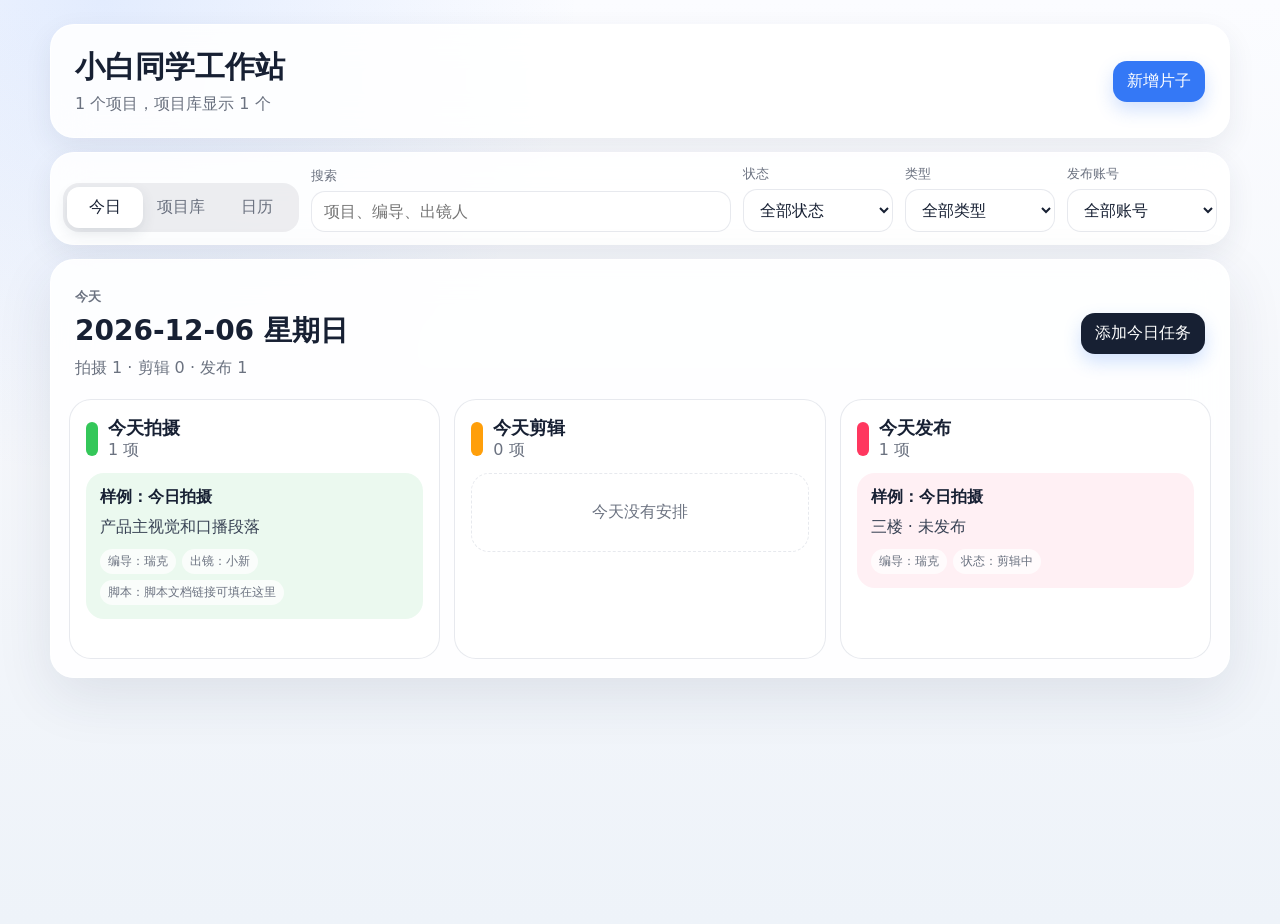
==== xiaobai-workstation-github/index.html @ c9092926 "v1" ====
<!doctype html>
<html lang="zh-CN">
  <head>
    <meta charset="utf-8" />
    <meta name="viewport" content="width=device-width, initial-scale=1" />
    <title>小白同学工作站</title>
    <link rel="stylesheet" href="./styles.css" />
  </head>
  <body>
    <main class="app-shell">
      <header class="topbar">
        <div>
          <h1>小白同学工作站</h1>
          <p id="summaryText">0 个项目</p>
        </div>
        <button class="primary-button" id="addProjectButton" type="button">新增片子</button>
      </header>

      <section class="toolbar" aria-label="筛选工具">
        <div class="view-tabs" role="tablist" aria-label="视图切换">
          <button class="tab active" data-view="today" type="button">今日</button>
          <button class="tab" data-view="table" type="button">项目库</button>
          <button class="tab" data-view="calendar" type="button">日历</button>
        </div>
        <label>
          <span>搜索</span>
          <input id="searchInput" type="search" placeholder="项目、编导、出镜人" />
        </label>
        <label>
          <span>状态</span>
          <select id="statusFilter"></select>
        </label>
        <label>
          <span>类型</span>
          <select id="typeFilter"></select>
        </label>
        <label>
          <span>发布账号</span>
          <select id="accountFilter"></select>
        </label>
      </section>

      <section id="todayView" class="view-panel today-panel">
        <div class="today-hero">
          <div>
            <p class="eyebrow">今天</p>
            <h2 id="todayTitle">今日安排</h2>
            <p id="todaySummary">拍摄 0 · 剪辑 0 · 发布 0</p>
          </div>
          <button class="secondary-button" id="addTodayButton" type="button">添加今日任务</button>
        </div>
        <div class="today-grid">
          <section class="agenda-column agenda-shoot">
            <header>
              <span class="agenda-icon"></span>
              <div>
                <h3>今天拍摄</h3>
                <p id="shootingCount">0 项</p>
              </div>
            </header>
            <div id="shootingAgenda" class="agenda-list"></div>
          </section>
          <section class="agenda-column agenda-edit">
            <header>
              <span class="agenda-icon"></span>
              <div>
                <h3>今天剪辑</h3>
                <p id="editingCount">0 项</p>
              </div>
            </header>
            <div id="editingAgenda" class="agenda-list"></div>
          </section>
          <section class="agenda-column agenda-release">
            <header>
              <span class="agenda-icon"></span>
              <div>
                <h3>今天发布</h3>
                <p id="releaseCount">0 项</p>
              </div>
            </header>
            <div id="releaseAgenda" class="agenda-list"></div>
          </section>
        </div>
      </section>

      <section id="tableView" class="view-panel hidden">
        <div class="table-head">
          <div>
            <p class="eyebrow">项目库</p>
            <h2>作品归档</h2>
          </div>
          <button class="secondary-button" id="addArchiveButton" type="button">新增归档项目</button>
        </div>
        <div class="table-wrap">
          <table>
            <thead>
              <tr>
                <th>项目</th>
                <th>类型</th>
                <th>发布账号</th>
                <th>编导 / 出镜</th>
                <th>状态</th>
                <th>点赞</th>
                <th>爆款</th>
                <th>操作</th>
              </tr>
            </thead>
            <tbody id="projectTableBody"></tbody>
          </table>
        </div>
        <p class="empty-state" id="emptyState" hidden>还没有匹配的片子。</p>
      </section>

      <section id="calendarView" class="view-panel hidden">
        <div class="calendar-head">
          <button id="prevMonthButton" type="button" aria-label="上个月">‹</button>
          <h2 id="calendarTitle">月份</h2>
          <button id="nextMonthButton" type="button" aria-label="下个月">›</button>
        </div>
        <div class="calendar-legend" aria-label="日历图例">
          <span><i class="dot shoot-dot"></i>拍摄</span>
          <span><i class="dot edit-dot"></i>剪辑</span>
          <span><i class="dot release-dot"></i>发布</span>
        </div>
        <div class="calendar-weekdays" aria-hidden="true">
          <span>周日</span><span>周一</span><span>周二</span><span>周三</span><span>周四</span><span>周五</span><span>周六</span>
        </div>
        <div class="calendar-grid" id="calendarGrid"></div>
      </section>
    </main>

    <dialog id="projectDialog">
      <form id="projectForm" method="dialog">
        <header class="dialog-head">
          <h2 id="dialogTitle">新增片子</h2>
          <button class="icon-button" id="closeDialogButton" type="button" aria-label="关闭">×</button>
        </header>
        <input id="projectId" type="hidden" />
        <div class="form-grid">
          <fieldset>
            <legend>基础信息</legend>
            <label>项目名<input id="titleInput" required /></label>
            <label>片子类型<select id="typeInput"></select></label>
            <label>编导<select id="directorInput"></select></label>
            <label>出镜人<select id="talentInput"></select></label>
            <label>项目状态<select id="statusInput"></select></label>
          </fieldset>
          <fieldset>
            <legend>拍摄与脚本</legend>
            <label>拍摄日期<input id="shootDateInput" type="date" /></label>
            <label>拍摄内容<textarea id="shootContentInput" rows="3"></textarea></label>
            <label>脚本文档<input id="scriptDocInput" placeholder="链接或说明" /></label>
            <label>脚本状态<select id="scriptStatusInput"></select></label>
          </fieldset>
          <fieldset>
            <legend>剪辑</legend>
            <label>剪辑开始<input id="editStartInput" type="date" /></label>
            <label>剪辑结束<input id="editEndInput" type="date" /></label>
            <label>剪辑内容<textarea id="editContentInput" rows="3"></textarea></label>
          </fieldset>
          <fieldset>
            <legend>确认与发布</legend>
            <label>编导确认<select id="directorConfirmInput"></select></label>
            <label>发布日期<input id="releaseDateInput" type="date" /></label>
            <label>发布账号<select id="releaseAccountInput"></select></label>
            <label>发布状态<select id="releaseStatusInput"></select></label>
            <label>抖音点赞<input id="douyinLikesInput" inputmode="numeric" placeholder="0" /></label>
            <label>视频号点赞<input id="videoLikesInput" inputmode="numeric" placeholder="0" /></label>
            <label>小红书点赞<input id="redbookLikesInput" inputmode="numeric" placeholder="0" /></label>
            <label>备注<textarea id="notesInput" rows="3"></textarea></label>
          </fieldset>
        </div>
        <p class="form-error" id="formError" role="alert"></p>
        <footer class="dialog-actions">
          <button class="danger-button" id="deleteProjectButton" type="button">删除</button>
          <span></span>
          <button id="cancelButton" type="button">取消</button>
          <button class="primary-button" type="submit">保存</button>
        </footer>
      </form>
    </dialog>

    <dialog id="quickAddDialog" class="quick-dialog">
      <form method="dialog">
        <header class="dialog-head">
          <div>
            <p class="eyebrow">快捷添加</p>
            <h2 id="quickAddTitle">选择任务类型</h2>
          </div>
          <button class="icon-button" id="closeQuickAddButton" type="button" aria-label="关闭">×</button>
        </header>
        <div class="quick-options">
          <button class="quick-option shoot-option" data-kind="shoot" type="button">
            <strong>拍摄</strong>
            <span>把这天填入拍摄日期</span>
          </button>
          <button class="quick-option edit-option" data-kind="edit" type="button">
            <strong>剪辑</strong>
            <span>把这天填入剪辑开始和结束</span>
          </button>
          <button class="quick-option release-option" data-kind="release" type="button">
            <strong>发布</strong>
            <span>把这天填入发布日期</span>
          </button>
        </div>
      </form>
    </dialog>

    <script type="module" src="./app.js"></script>
  </body>
</html>
---- xiaobai-workstation-github/styles.css ----
:root {
  color-scheme: light;
  --bg: #f5f7fb;
  --panel: rgba(255, 255, 255, 0.88);
  --panel-solid: #ffffff;
  --text: #172033;
  --muted: #6b7280;
  --line: rgba(123, 135, 158, 0.18);
  --shadow: 0 18px 55px rgba(38, 51, 77, 0.1);
  --soft-shadow: 0 10px 28px rgba(38, 51, 77, 0.08);
  --blue: #3478f6;
  --blue-soft: #eaf2ff;
  --green: #34c759;
  --green-soft: #ebf9ef;
  --orange: #ff9f0a;
  --orange-soft: #fff5e4;
  --pink: #ff375f;
  --pink-soft: #fff0f4;
  --danger: #c9342d;
}

* {
  box-sizing: border-box;
}

body {
  margin: 0;
  min-height: 100vh;
  background:
    radial-gradient(circle at 8% 0%, rgba(52, 120, 246, 0.12), transparent 32%),
    linear-gradient(180deg, #fbfcff 0%, var(--bg) 46%, #eef3f9 100%);
  color: var(--text);
  font-family: -apple-system, BlinkMacSystemFont, "SF Pro Display", "Microsoft YaHei", "PingFang SC", system-ui, sans-serif;
}

button,
input,
select,
textarea {
  font: inherit;
}

button {
  cursor: pointer;
}

.app-shell {
  width: min(1180px, calc(100% - 32px));
  margin: 24px auto 40px;
}

.topbar,
.toolbar,
.view-panel {
  background: var(--panel);
  border: 1px solid rgba(255, 255, 255, 0.78);
  border-radius: 24px;
  box-shadow: var(--soft-shadow);
  backdrop-filter: blur(18px);
}

.topbar {
  display: flex;
  align-items: center;
  justify-content: space-between;
  gap: 16px;
  padding: 22px 24px;
}

h1,
h2,
h3,
p {
  margin: 0;
}

h1 {
  font-size: 30px;
  letter-spacing: 0;
}

.topbar p,
.subtext,
.agenda-column header p,
.today-hero p,
.calendar-legend,
.eyebrow {
  color: var(--muted);
}

.topbar p {
  margin-top: 6px;
}

.toolbar {
  display: grid;
  grid-template-columns: auto minmax(220px, 1fr) 150px 150px 150px;
  gap: 12px;
  align-items: end;
  margin: 14px 0;
  padding: 12px;
}

label span {
  display: block;
  margin-bottom: 6px;
  color: var(--muted);
  font-size: 13px;
}

input,
select,
textarea {
  width: 100%;
  border: 1px solid var(--line);
  border-radius: 14px;
  padding: 10px 12px;
  background: rgba(255, 255, 255, 0.92);
  color: var(--text);
  outline: none;
}

input:focus,
select:focus,
textarea:focus {
  border-color: rgba(52, 120, 246, 0.46);
  box-shadow: 0 0 0 4px rgba(52, 120, 246, 0.12);
}

textarea {
  resize: vertical;
}

button {
  border: 1px solid var(--line);
  border-radius: 14px;
  padding: 10px 14px;
  background: rgba(255, 255, 255, 0.86);
  color: var(--text);
}

.primary-button,
.secondary-button {
  border: 0;
  box-shadow: 0 8px 18px rgba(52, 120, 246, 0.22);
}

.primary-button {
  background: var(--blue);
  color: #fff;
}

.secondary-button {
  background: #172033;
  color: #fff;
}

.danger-button {
  border-color: rgba(201, 52, 45, 0.18);
  background: #fff3f2;
  color: var(--danger);
}

.view-tabs {
  display: inline-grid;
  grid-template-columns: repeat(3, 1fr);
  min-width: 220px;
  padding: 4px;
  border-radius: 16px;
  background: rgba(118, 118, 128, 0.12);
}

.tab {
  border: 0;
  border-radius: 12px;
  background: transparent;
  color: var(--muted);
  box-shadow: none;
}

.tab.active {
  background: #fff;
  color: var(--text);
  box-shadow: 0 5px 14px rgba(38, 51, 77, 0.11);
}

.view-panel {
  padding: 18px;
}

.hidden {
  display: none;
}

.today-panel {
  box-shadow: var(--shadow);
}

.today-hero {
  display: flex;
  align-items: center;
  justify-content: space-between;
  gap: 16px;
  padding: 10px 6px 20px;
}

.eyebrow {
  margin-bottom: 6px;
  font-size: 13px;
  font-weight: 700;
}

.today-hero h2 {
  font-size: 28px;
}

.today-hero p:last-child {
  margin-top: 8px;
}

.today-grid {
  display: grid;
  grid-template-columns: repeat(3, minmax(0, 1fr));
  gap: 14px;
}

.agenda-column {
  min-height: 260px;
  border-radius: 22px;
  padding: 16px;
  background: var(--panel-solid);
  border: 1px solid var(--line);
}

.agenda-column header {
  display: flex;
  align-items: center;
  gap: 10px;
  margin-bottom: 12px;
}

.agenda-column h3 {
  font-size: 18px;
}

.agenda-icon {
  width: 12px;
  height: 34px;
  border-radius: 999px;
}

.agenda-shoot .agenda-icon {
  background: var(--green);
}

.agenda-edit .agenda-icon {
  background: var(--orange);
}

.agenda-release .agenda-icon {
  background: var(--pink);
}

.agenda-list {
  display: grid;
  gap: 10px;
}

.agenda-card {
  width: 100%;
  border: 0;
  border-radius: 18px;
  padding: 14px;
  text-align: left;
  box-shadow: none;
}

.agenda-card strong {
  display: block;
  margin-bottom: 7px;
  font-size: 16px;
}

.agenda-card p {
  color: #384254;
  line-height: 1.5;
}

.agenda-meta {
  display: flex;
  flex-wrap: wrap;
  gap: 6px;
  margin-top: 10px;
}

.agenda-meta span {
  border-radius: 999px;
  padding: 4px 8px;
  background: rgba(255, 255, 255, 0.75);
  color: var(--muted);
  font-size: 12px;
}

.shoot-card {
  background: var(--green-soft);
}

.edit-card {
  background: var(--orange-soft);
}

.release-card {
  background: var(--pink-soft);
}

.agenda-empty {
  border: 1px dashed var(--line);
  border-radius: 18px;
  padding: 28px 12px;
  color: var(--muted);
  text-align: center;
}

.table-wrap {
  overflow-x: auto;
}

.table-head {
  display: flex;
  align-items: center;
  justify-content: space-between;
  gap: 16px;
  margin-bottom: 16px;
}

.table-head h2 {
  margin-top: 2px;
  font-size: 20px;
}

table {
  width: 100%;
  min-width: 1120px;
  border-collapse: separate;
  border-spacing: 0;
}

th,
td {
  border-bottom: 1px solid var(--line);
  padding: 14px 12px;
  text-align: left;
  vertical-align: middle;
}

th {
  color: var(--muted);
  font-size: 13px;
  font-weight: 600;
}

.project-title {
  font-weight: 700;
  font-size: 16px;
}

.subtext {
  margin-top: 4px;
  font-size: 13px;
}

.status-pill {
  display: inline-flex;
  align-items: center;
  border-radius: 999px;
  padding: 5px 10px;
  background: var(--blue-soft);
  color: #2457b8;
  font-size: 13px;
}

.inline-select {
  min-width: 104px;
  max-width: 160px;
  padding: 7px 8px;
  border-radius: 10px;
  border-color: rgba(123, 135, 158, 0.14);
  font-size: 13px;
  background: rgba(255, 255, 255, 0.58);
}

.field-stack .inline-select + .inline-select {
  margin-top: 6px;
}

.field-chip,
.field-stack {
  display: inline-flex;
  min-width: 118px;
  border: 1px solid rgba(255, 255, 255, 0.72);
  border-radius: 18px;
  padding: 10px 12px;
  color: #172033;
  font-size: 14px;
  font-weight: 650;
  line-height: 1.25;
  box-shadow: 0 8px 18px rgba(38, 51, 77, 0.06);
}

.field-stack {
  display: inline-grid;
  gap: 6px;
  padding: 8px;
}

.type-chip {
  background: rgba(52, 120, 246, 0.1);
}

.shoot-chip {
  background: rgba(52, 199, 89, 0.12);
}

.edit-chip {
  background: rgba(255, 159, 10, 0.14);
}

.release-chip {
  background: rgba(255, 55, 95, 0.1);
}

.people-stack {
  background: rgba(90, 93, 255, 0.09);
}

.status-chip {
  background: rgba(23, 32, 51, 0.07);
}

.field-chip .inline-select,
.field-stack .inline-select {
  width: 100%;
  min-width: 112px;
}

.likes-grid {
  display: grid;
  min-width: 210px;
  gap: 6px;
}

.like-field {
  display: grid;
  grid-template-columns: 52px minmax(72px, 1fr);
  align-items: center;
  gap: 6px;
  border-radius: 14px;
  padding: 6px 8px;
  background: rgba(52, 120, 246, 0.08);
  color: rgba(23, 32, 51, 0.68);
  font-size: 12px;
  font-weight: 700;
}

.like-field input {
  width: 100%;
  border: 1px solid rgba(123, 135, 158, 0.14);
  border-radius: 10px;
  padding: 6px 8px;
  background: rgba(255, 255, 255, 0.72);
  color: var(--text);
  font: inherit;
}

.viral-cell {
  min-width: 82px;
}

.viral-badge {
  display: inline-flex;
  align-items: center;
  justify-content: center;
  border-radius: 999px;
  padding: 8px 12px;
  font-size: 13px;
  font-weight: 800;
  white-space: nowrap;
}

.viral-none {
  background: rgba(123, 135, 158, 0.12);
  color: rgba(23, 32, 51, 0.56);
}

.viral-small {
  background: rgba(52, 199, 89, 0.14);
  color: #18733a;
}

.viral-big {
  background: rgba(255, 55, 95, 0.14);
  color: #ad1f45;
}

.empty-state {
  padding: 32px;
  color: var(--muted);
  text-align: center;
}

.calendar-head {
  display: flex;
  align-items: center;
  justify-content: center;
  gap: 16px;
  margin-bottom: 10px;
}

.calendar-head button {
  width: 38px;
  height: 38px;
  padding: 0;
  font-size: 24px;
  line-height: 1;
}

.calendar-legend {
  display: flex;
  justify-content: center;
  gap: 18px;
  margin-bottom: 12px;
  font-size: 13px;
}

.calendar-legend span {
  display: inline-flex;
  align-items: center;
  gap: 6px;
}

.dot {
  width: 10px;
  height: 10px;
  border-radius: 50%;
}

.shoot-dot {
  background: var(--green);
}

.edit-dot {
  background: var(--orange);
}

.release-dot {
  background: var(--pink);
}

.calendar-weekdays,
.calendar-grid {
  display: grid;
  grid-template-columns: repeat(7, minmax(0, 1fr));
}

.calendar-weekdays span {
  padding: 8px;
  color: var(--muted);
  font-size: 13px;
}

.calendar-day {
  display: block;
  min-height: 122px;
  border: 1px solid var(--line);
  border-radius: 0;
  padding: 8px;
  background: rgba(255, 255, 255, 0.72);
  text-align: left;
}

.calendar-day:hover {
  background: #fff;
}

.calendar-day.drop-target {
  background: rgba(52, 120, 246, 0.1);
  box-shadow: inset 0 0 0 2px rgba(52, 120, 246, 0.34);
}

.calendar-day.outside {
  background: rgba(240, 243, 248, 0.72);
  color: var(--muted);
}

.day-number {
  display: block;
  margin-bottom: 6px;
  font-weight: 700;
}

.calendar-event {
  display: block;
  width: 100%;
  margin: 5px 0;
  border-radius: 12px;
  padding: 7px 8px 7px 10px;
  color: var(--text);
  text-align: left;
  font-size: 12px;
  line-height: 1.3;
  border: 1px solid rgba(255, 255, 255, 0.58);
  box-shadow: 0 8px 18px rgba(42, 55, 78, 0.08);
  backdrop-filter: blur(10px);
  position: relative;
  overflow: hidden;
  cursor: grab;
}

.calendar-event:active {
  cursor: grabbing;
}

.calendar-event.dragging {
  opacity: 0.56;
  transform: scale(0.98);
}

.calendar-event::before {
  content: "";
  position: absolute;
  inset: 8px auto 8px 0;
  width: 4px;
  border-radius: 999px;
}

.calendar-event strong {
  display: -webkit-box;
  margin-top: 4px;
  overflow: hidden;
  color: #172033;
  font-size: 13px;
  font-weight: 750;
  line-height: 1.28;
  -webkit-box-orient: vertical;
  -webkit-line-clamp: 2;
}

.calendar-event small {
  display: block;
  margin-top: 4px;
  overflow: hidden;
  color: rgba(23, 32, 51, 0.58);
  font-size: 11px;
  text-overflow: ellipsis;
  white-space: nowrap;
}

.event-label {
  display: inline-flex;
  align-items: center;
  border-radius: 999px;
  padding: 2px 6px;
  font-size: 10px;
  font-weight: 700;
}

.event-shoot {
  background: rgba(52, 199, 89, 0.15);
}

.event-shoot::before {
  background: var(--green);
}

.event-shoot .event-label {
  background: rgba(52, 199, 89, 0.18);
  color: #16833a;
}

.event-edit {
  background: rgba(255, 159, 10, 0.16);
}

.event-edit::before {
  background: var(--orange);
}

.event-edit .event-label {
  background: rgba(255, 159, 10, 0.2);
  color: #9a5b00;
}

.event-release {
  background: rgba(255, 55, 95, 0.13);
}

.event-release::before {
  background: var(--pink);
}

.event-release .event-label {
  background: rgba(255, 55, 95, 0.16);
  color: #b21f44;
}

.calendar-event[class*="project-color-"] {
  background: var(--project-soft);
  border-color: var(--project-border);
}

.calendar-event[class*="project-color-"]::before {
  background: var(--project-strong);
}

.calendar-event[class*="project-color-"] .event-label {
  background: var(--project-label);
  color: var(--project-text);
}

.project-color-0 {
  --project-soft: rgba(64, 156, 255, 0.16);
  --project-border: rgba(64, 156, 255, 0.22);
  --project-strong: #409cff;
  --project-label: rgba(64, 156, 255, 0.18);
  --project-text: #1761a8;
}

.project-color-1 {
  --project-soft: rgba(125, 92, 255, 0.15);
  --project-border: rgba(125, 92, 255, 0.22);
  --project-strong: #7d5cff;
  --project-label: rgba(125, 92, 255, 0.18);
  --project-text: #5540b8;
}

.project-color-2 {
  --project-soft: rgba(255, 99, 159, 0.15);
  --project-border: rgba(255, 99, 159, 0.22);
  --project-strong: #ff639f;
  --project-label: rgba(255, 99, 159, 0.18);
  --project-text: #b33168;
}

.project-color-3 {
  --project-soft: rgba(52, 199, 89, 0.15);
  --project-border: rgba(52, 199, 89, 0.22);
  --project-strong: #34c759;
  --project-label: rgba(52, 199, 89, 0.18);
  --project-text: #18733a;
}

.project-color-4 {
  --project-soft: rgba(255, 190, 64, 0.18);
  --project-border: rgba(255, 190, 64, 0.26);
  --project-strong: #ffb340;
  --project-label: rgba(255, 190, 64, 0.22);
  --project-text: #8a5a00;
}

.project-color-5 {
  --project-soft: rgba(50, 190, 205, 0.15);
  --project-border: rgba(50, 190, 205, 0.22);
  --project-strong: #32becd;
  --project-label: rgba(50, 190, 205, 0.18);
  --project-text: #176f78;
}

.project-color-6 {
  --project-soft: rgba(255, 128, 96, 0.15);
  --project-border: rgba(255, 128, 96, 0.22);
  --project-strong: #ff8060;
  --project-label: rgba(255, 128, 96, 0.18);
  --project-text: #a24128;
}

.project-color-7 {
  --project-soft: rgba(90, 120, 170, 0.14);
  --project-border: rgba(90, 120, 170, 0.2);
  --project-strong: #5a78aa;
  --project-label: rgba(90, 120, 170, 0.16);
  --project-text: #38527f;
}

dialog {
  width: min(920px, calc(100% - 24px));
  border: 1px solid rgba(255, 255, 255, 0.9);
  border-radius: 24px;
  padding: 0;
  background: rgba(255, 255, 255, 0.94);
  box-shadow: 0 28px 90px rgba(20, 28, 44, 0.24);
}

dialog::backdrop {
  background: rgba(20, 28, 44, 0.34);
  backdrop-filter: blur(4px);
}

#projectForm,
.quick-dialog form {
  padding: 20px;
}

.dialog-head,
.dialog-actions {
  display: flex;
  align-items: center;
  justify-content: space-between;
  gap: 12px;
}

.icon-button {
  width: 36px;
  height: 36px;
  padding: 0;
  border-radius: 50%;
  font-size: 24px;
  line-height: 1;
}

.form-grid {
  display: grid;
  grid-template-columns: repeat(2, minmax(0, 1fr));
  gap: 14px;
  margin: 18px 0;
}

fieldset {
  border: 1px solid var(--line);
  border-radius: 20px;
  padding: 14px;
  background: rgba(255, 255, 255, 0.62);
}

legend {
  padding: 0 6px;
  font-weight: 700;
}

fieldset label {
  display: block;
  margin-top: 10px;
}

.form-error {
  min-height: 22px;
  color: var(--danger);
}

.dialog-actions {
  border-top: 1px solid var(--line);
  padding-top: 14px;
}

.dialog-actions span {
  flex: 1;
}

.quick-dialog {
  width: min(560px, calc(100% - 24px));
}

.quick-options {
  display: grid;
  gap: 10px;
  margin-top: 18px;
}

.quick-option {
  display: grid;
  gap: 5px;
  width: 100%;
  border: 0;
  border-radius: 18px;
  padding: 16px;
  text-align: left;
}

.quick-option span {
  color: var(--muted);
}

.shoot-option {
  background: var(--green-soft);
}

.edit-option {
  background: var(--orange-soft);
}

.release-option {
  background: var(--pink-soft);
}

@media (max-width: 940px) {
  .toolbar {
    grid-template-columns: 1fr 1fr;
  }

  .view-tabs {
    grid-column: 1 / -1;
  }

  .today-grid {
    grid-template-columns: 1fr;
  }
}

@media (max-width: 680px) {
  .app-shell {
    width: min(100% - 20px, 1180px);
    margin: 10px auto 28px;
  }

  .topbar,
  .today-hero {
    align-items: stretch;
    flex-direction: column;
  }

  .toolbar,
  .form-grid {
    grid-template-columns: 1fr;
  }

  h1 {
    font-size: 26px;
  }

  .today-hero h2 {
    font-size: 23px;
  }

  .calendar-day {
    min-height: 92px;
    padding: 6px;
  }
}
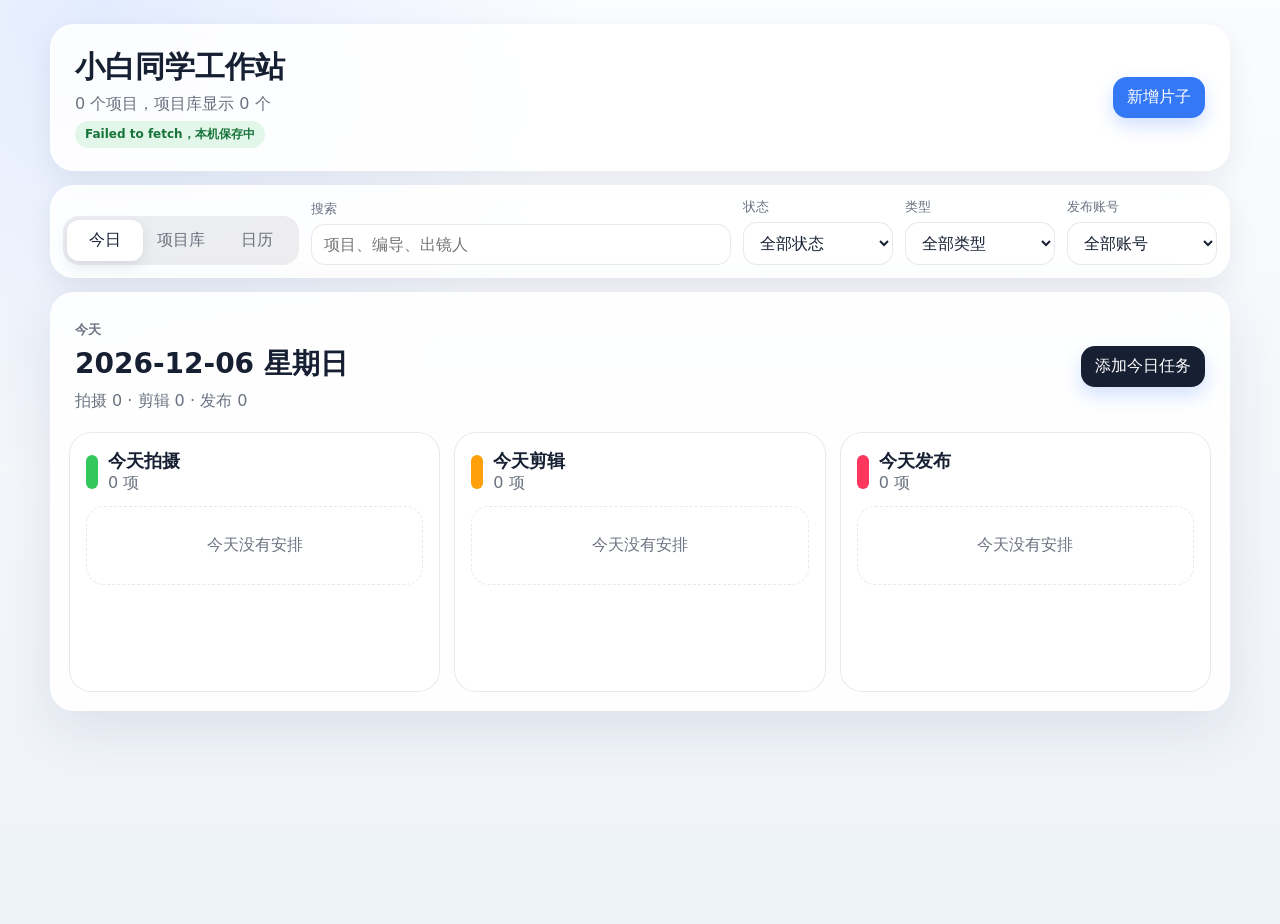
==== commit 4cca874f: "V6" ====
--- a/xiaobai-workstation-github/index.html
+++ b/xiaobai-workstation-github/index.html
@@ -4,7 +4,7 @@
     <meta charset="utf-8" />
     <meta name="viewport" content="width=device-width, initial-scale=1" />
     <title>小白同学工作站</title>
-    <link rel="stylesheet" href="./styles.css" />
+    <link rel="stylesheet" href="./styles.css?v=20260624-cloud-sync-4" />
   </head>
   <body>
     <main class="app-shell">
@@ -12,6 +12,7 @@
         <div>
           <h1>小白同学工作站</h1>
           <p id="summaryText">0 个项目</p>
+          <p class="cloud-status" id="cloudStatusText">正在连接云端</p>
         </div>
         <button class="primary-button" id="addProjectButton" type="button">新增片子</button>
       </header>
@@ -206,6 +207,6 @@
       </form>
     </dialog>
 
-    <script type="module" src="./app.js"></script>
+    <script type="module" src="./app.js?v=20260624-cloud-sync-4"></script>
   </body>
 </html>
--- a/xiaobai-workstation-github/styles.css
+++ b/xiaobai-workstation-github/styles.css
@@ -92,6 +92,28 @@
   margin-top: 6px;
 }
 
+.cloud-status {
+  display: inline-flex;
+  width: fit-content;
+  margin-top: 8px;
+  border-radius: 999px;
+  padding: 5px 10px;
+  background: rgba(52, 120, 246, 0.1);
+  color: #2457b8;
+  font-size: 12px;
+  font-weight: 700;
+}
+
+.cloud-status.cloud-ok {
+  background: rgba(52, 199, 89, 0.13);
+  color: #18733a;
+}
+
+.cloud-status.cloud-error {
+  background: rgba(255, 55, 95, 0.12);
+  color: #ad1f45;
+}
+
 .toolbar {
   display: grid;
   grid-template-columns: auto minmax(220px, 1fr) 150px 150px 150px;
